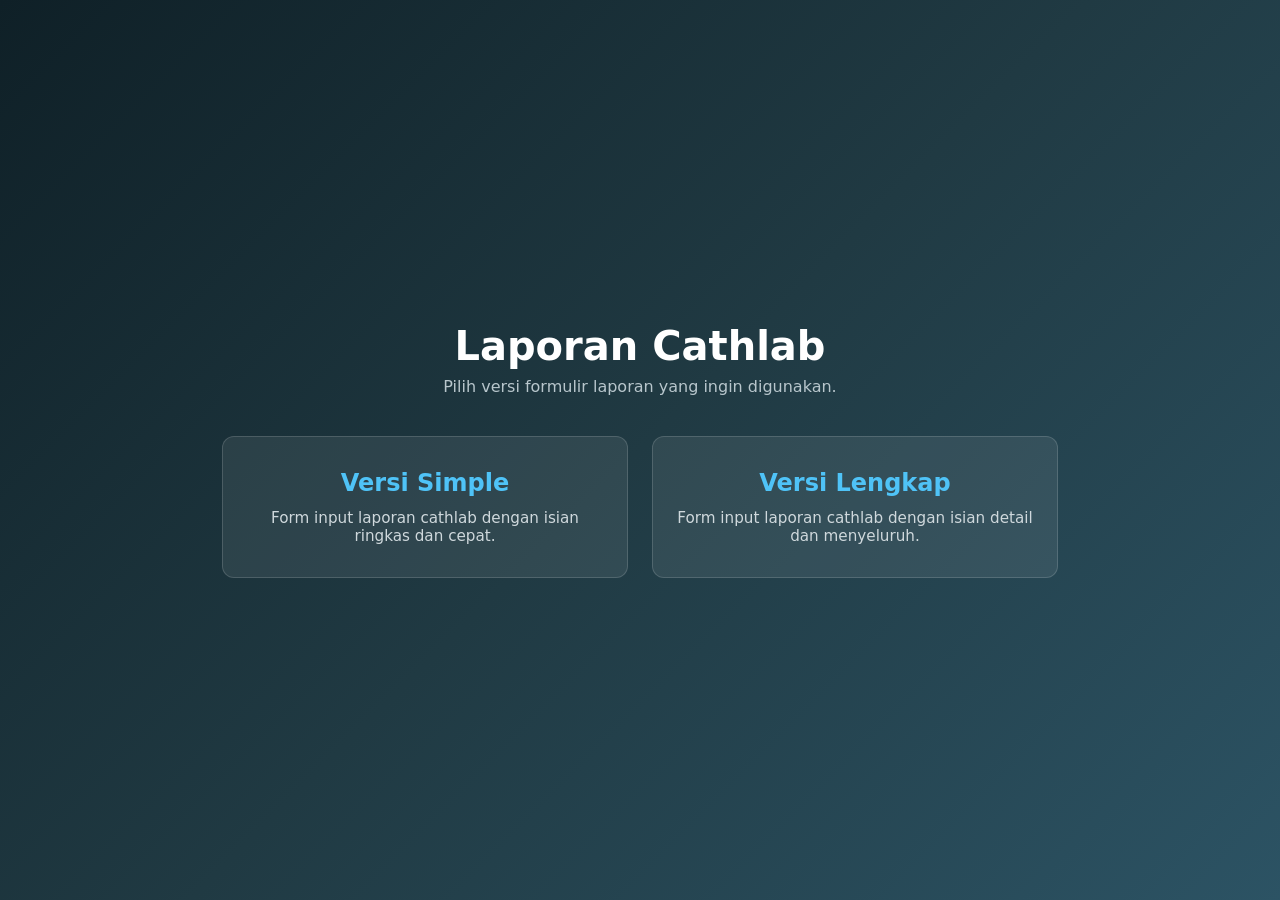
==== index.html @ daa939e5 "feat: add landing page" ====
<!DOCTYPE html>
<html lang="id">
<head>
  <meta charset="UTF-8" />
  <meta name="viewport" content="width=device-width, initial-scale=1.0" />
  <title>Laporan Cathlab</title>
  <link rel="stylesheet" href="style.css" />
</head>
<body>
  <main class="container">
    <header class="hero">
      <h1>Laporan Cathlab</h1>
      <p>Pilih versi formulir laporan yang ingin digunakan.</p>
    </header>

    <section class="cards">
      <a class="card" href="simple.html">
        <h2>Versi Simple</h2>
        <p>Form input laporan cathlab dengan isian ringkas dan cepat.</p>
      </a>

      <a class="card" href="lengkap.html">
        <h2>Versi Lengkap</h2>
        <p>Form input laporan cathlab dengan isian detail dan menyeluruh.</p>
      </a>
    </section>
  </main>

  <script src="script.js"></script>
</body>
</html>
---- style.css ----
* {
  margin: 0;
  padding: 0;
  box-sizing: border-box;
  font-family: 'Segoe UI', system-ui, sans-serif;
}

body {
  min-height: 100vh;
  background: linear-gradient(135deg, #0f2027, #203a43, #2c5364);
  color: #fff;
  display: flex;
  align-items: center;
  justify-content: center;
}

.container {
  text-align: center;
  padding: 2rem;
  max-width: 900px;
  width: 100%;
}

.hero h1 {
  font-size: 2.5rem;
  margin-bottom: 0.5rem;
}

.hero p {
  color: #b8c6cc;
  margin-bottom: 2.5rem;
}

.cards {
  display: grid;
  grid-template-columns: repeat(auto-fit, minmax(250px, 1fr));
  gap: 1.5rem;
}

.card {
  display: block;
  background: rgba(255, 255, 255, 0.08);
  border: 1px solid rgba(255, 255, 255, 0.15);
  border-radius: 12px;
  padding: 2rem 1.5rem;
  text-decoration: none;
  color: #fff;
  transition: transform 0.2s ease, background 0.2s ease;
}

.card:hover {
  transform: translateY(-6px);
  background: rgba(255, 255, 255, 0.15);
}

.card h2 {
  margin-bottom: 0.75rem;
  color: #4fc3f7;
}

.card p {
  color: #cfd8dc;
  font-size: 0.95rem;
}
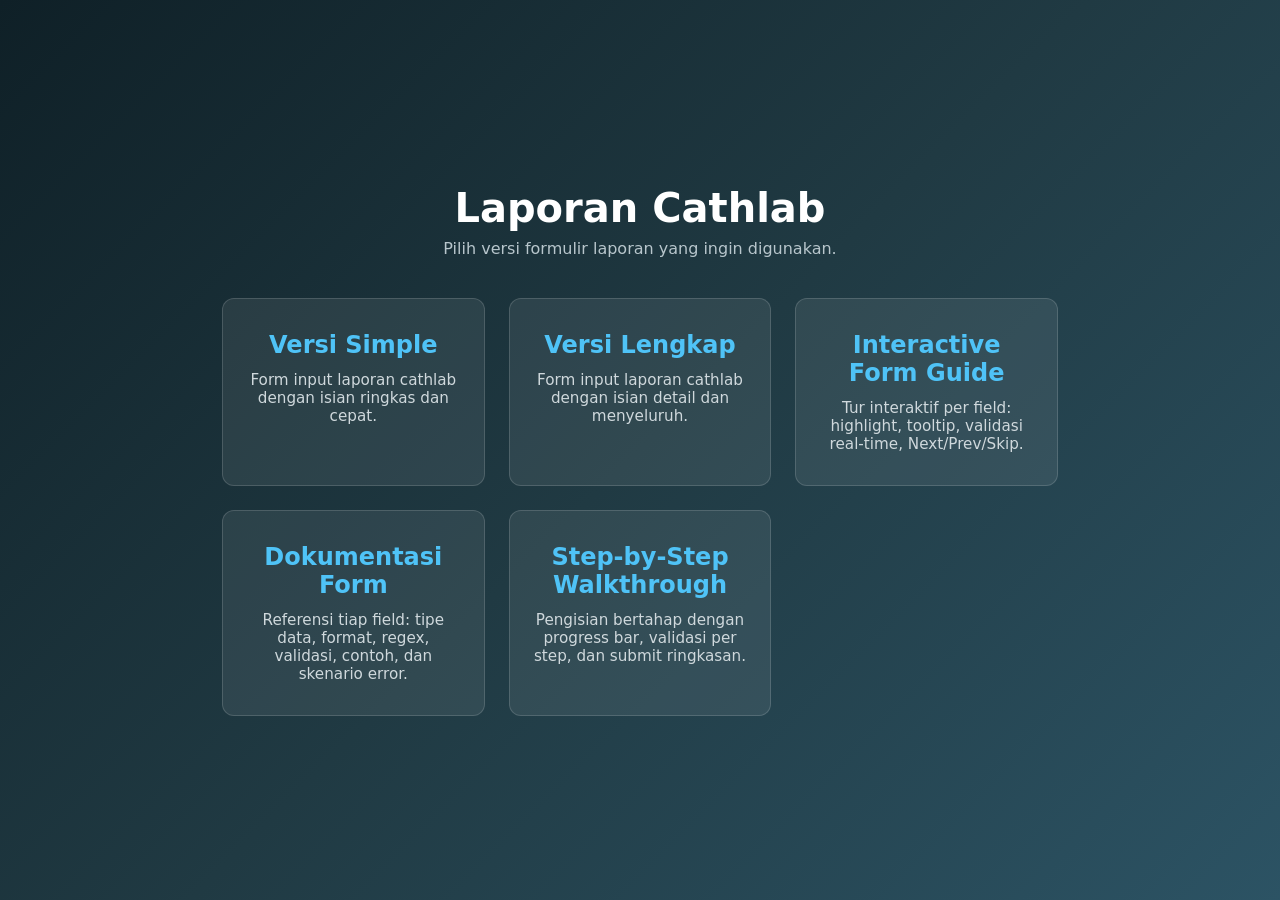
==== commit 3a21e148: "feat: add interactive guide (Driver.js), docs, walkthrough + GH Pages ready" ====
--- a/index.html
+++ b/index.html
@@ -14,14 +14,29 @@
     </header>
 
     <section class="cards">
-      <a class="card" href="simple.html">
+      <a class="card" href="form-input-simple.html">
         <h2>Versi Simple</h2>
         <p>Form input laporan cathlab dengan isian ringkas dan cepat.</p>
       </a>
 
-      <a class="card" href="lengkap.html">
+      <a class="card" href="form-input-lengkap.html">
         <h2>Versi Lengkap</h2>
         <p>Form input laporan cathlab dengan isian detail dan menyeluruh.</p>
+      </a>
+
+      <a class="card" href="form-guide.html">
+        <h2>Interactive Form Guide</h2>
+        <p>Tur interaktif per field: highlight, tooltip, validasi real-time, Next/Prev/Skip.</p>
+      </a>
+
+      <a class="card" href="form-docs.html">
+        <h2>Dokumentasi Form</h2>
+        <p>Referensi tiap field: tipe data, format, regex, validasi, contoh, dan skenario error.</p>
+      </a>
+
+      <a class="card" href="form-walkthrough.html">
+        <h2>Step-by-Step Walkthrough</h2>
+        <p>Pengisian bertahap dengan progress bar, validasi per step, dan submit ringkasan.</p>
       </a>
     </section>
   </main>
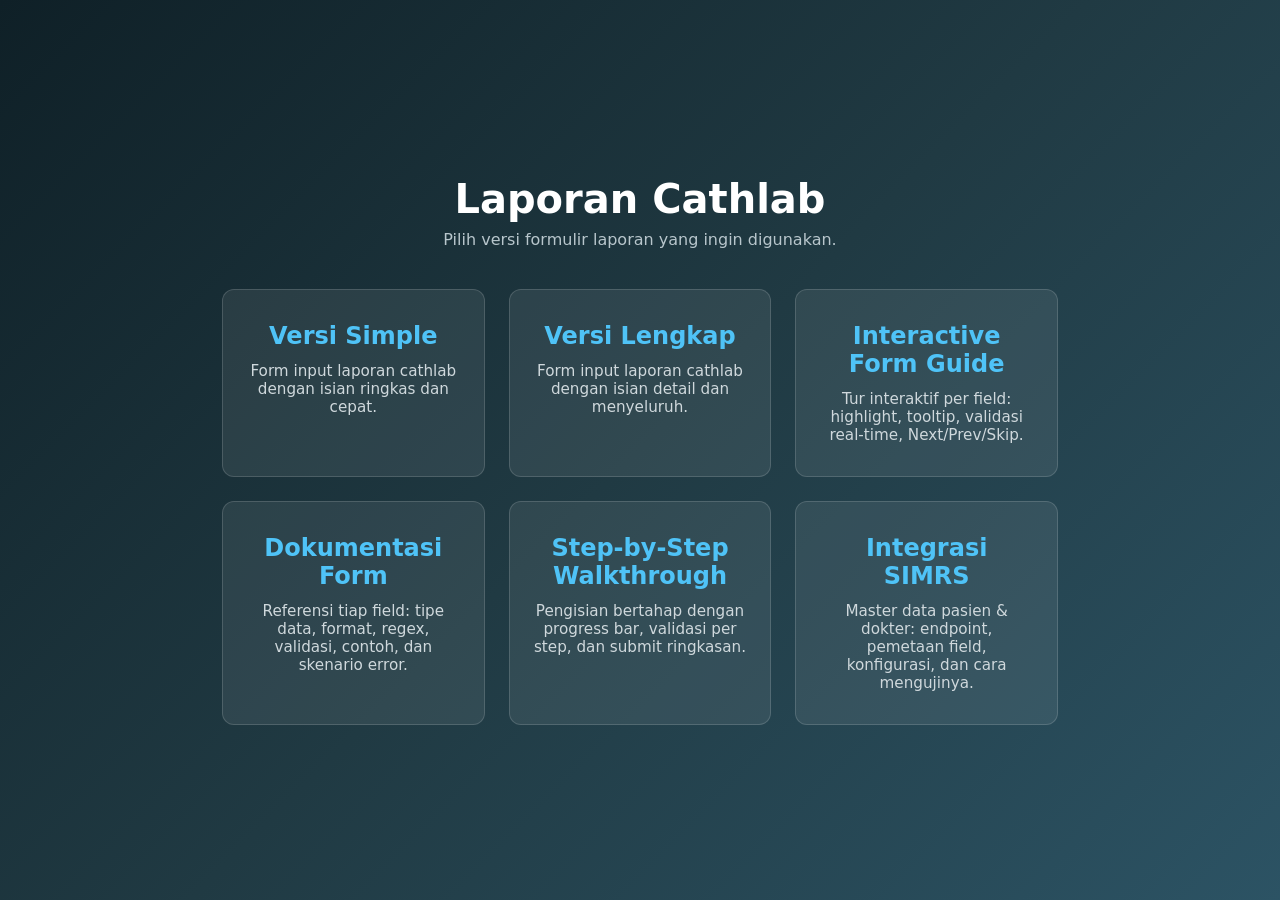
==== commit a8210556: "feat: barcode replaces signature, SIMRS master data integration, docs" ====
--- a/index.html
+++ b/index.html
@@ -38,6 +38,11 @@
         <h2>Step-by-Step Walkthrough</h2>
         <p>Pengisian bertahap dengan progress bar, validasi per step, dan submit ringkasan.</p>
       </a>
+
+      <a class="card" href="simrs-guide.html">
+        <h2>Integrasi SIMRS</h2>
+        <p>Master data pasien &amp; dokter: endpoint, pemetaan field, konfigurasi, dan cara mengujinya.</p>
+      </a>
     </section>
   </main>
 
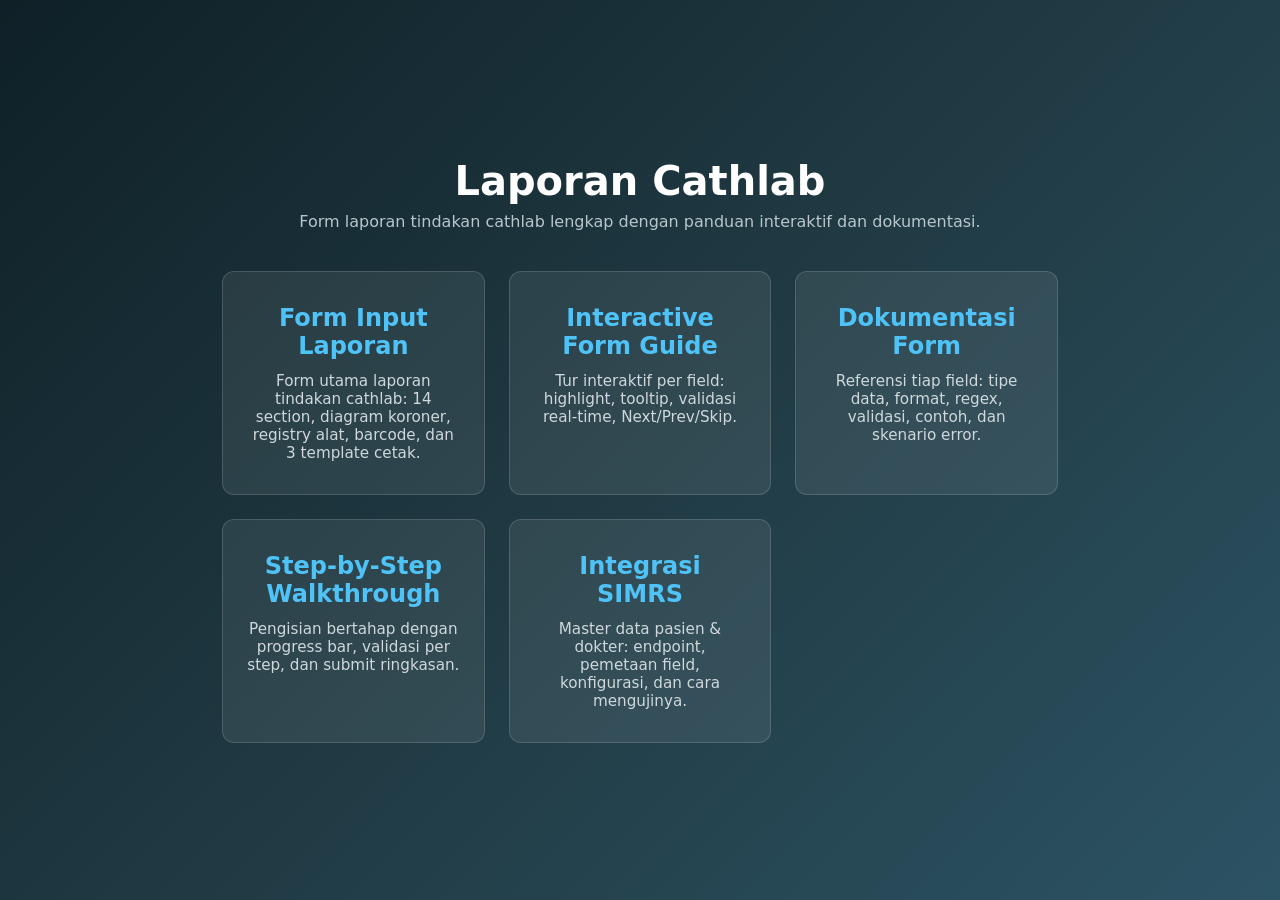
==== commit 5c671703: "refactor: remove simple form, simplify team fields, expand device registry, fix delete buttons, hide" ====
--- a/index.html
+++ b/index.html
@@ -10,18 +10,13 @@
   <main class="container">
     <header class="hero">
       <h1>Laporan Cathlab</h1>
-      <p>Pilih versi formulir laporan yang ingin digunakan.</p>
+      <p>Form laporan tindakan cathlab lengkap dengan panduan interaktif dan dokumentasi.</p>
     </header>
 
     <section class="cards">
-      <a class="card" href="form-input-simple.html">
-        <h2>Versi Simple</h2>
-        <p>Form input laporan cathlab dengan isian ringkas dan cepat.</p>
-      </a>
-
       <a class="card" href="form-input-lengkap.html">
-        <h2>Versi Lengkap</h2>
-        <p>Form input laporan cathlab dengan isian detail dan menyeluruh.</p>
+        <h2>Form Input Laporan</h2>
+        <p>Form utama laporan tindakan cathlab: 14 section, diagram koroner, registry alat, barcode, dan 3 template cetak.</p>
       </a>
 
       <a class="card" href="form-guide.html">
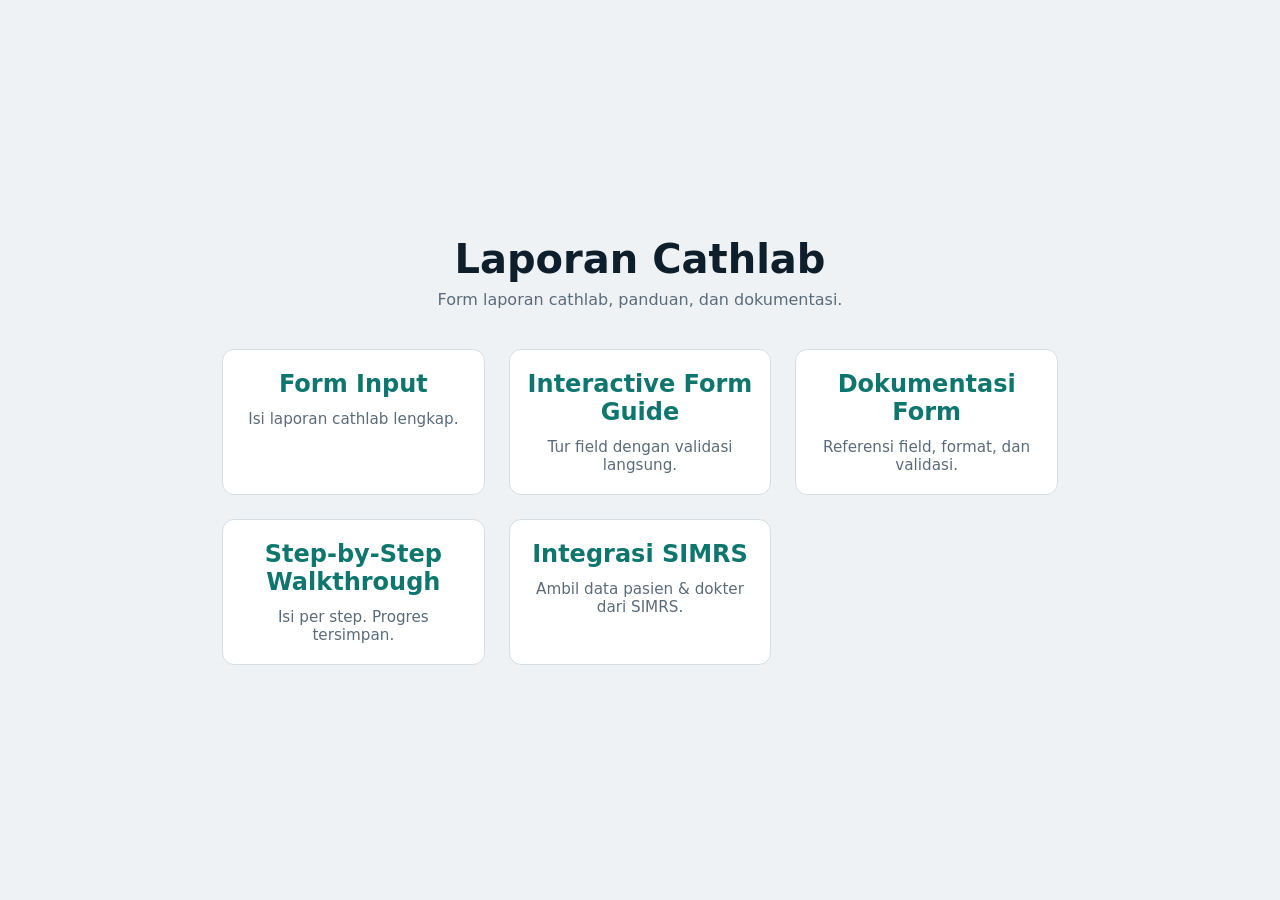
==== commit fd66cedd: "feat: mirror diagram koroner — SISTEM KANAN ke kiri, SISTEM KIRI ke kanan - SEG di-mirror horizontal" ====
--- a/index.html
+++ b/index.html
@@ -10,33 +10,33 @@
   <main class="container">
     <header class="hero">
       <h1>Laporan Cathlab</h1>
-      <p>Form laporan tindakan cathlab lengkap dengan panduan interaktif dan dokumentasi.</p>
+      <p>Form laporan cathlab, panduan, dan dokumentasi.</p>
     </header>
 
     <section class="cards">
       <a class="card" href="form-input-lengkap.html">
-        <h2>Form Input Laporan</h2>
-        <p>Form utama laporan tindakan cathlab: 14 section, diagram koroner, registry alat, barcode, dan 3 template cetak.</p>
+        <h2>Form Input</h2>
+        <p>Isi laporan cathlab lengkap.</p>
       </a>
 
       <a class="card" href="form-guide.html">
         <h2>Interactive Form Guide</h2>
-        <p>Tur interaktif per field: highlight, tooltip, validasi real-time, Next/Prev/Skip.</p>
+        <p>Tur field dengan validasi langsung.</p>
       </a>
 
       <a class="card" href="form-docs.html">
         <h2>Dokumentasi Form</h2>
-        <p>Referensi tiap field: tipe data, format, regex, validasi, contoh, dan skenario error.</p>
+        <p>Referensi field, format, dan validasi.</p>
       </a>
 
       <a class="card" href="form-walkthrough.html">
         <h2>Step-by-Step Walkthrough</h2>
-        <p>Pengisian bertahap dengan progress bar, validasi per step, dan submit ringkasan.</p>
+        <p>Isi per step. Progres tersimpan.</p>
       </a>
 
       <a class="card" href="simrs-guide.html">
         <h2>Integrasi SIMRS</h2>
-        <p>Master data pasien &amp; dokter: endpoint, pemetaan field, konfigurasi, dan cara mengujinya.</p>
+        <p>Ambil data pasien &amp; dokter dari SIMRS.</p>
       </a>
     </section>
   </main>
--- a/style.css
+++ b/style.css
@@ -2,13 +2,22 @@
   margin: 0;
   padding: 0;
   box-sizing: border-box;
-  font-family: 'Segoe UI', system-ui, sans-serif;
+  font-family: "Segoe UI", system-ui, sans-serif;
+}
+
+:root {
+  --bg: #eef2f4;
+  --ink: #0f1e2b;
+  --mu: #5b6b7a;
+  --card: #fff;
+  --ln: #d6dde3;
+  --ac: #0f766e;
 }
 
 body {
   min-height: 100vh;
-  background: linear-gradient(135deg, #0f2027, #203a43, #2c5364);
-  color: #fff;
+  background: var(--bg, #eef2f4);
+  color: var(--ink, #0f1e2b);
   display: flex;
   align-items: center;
   justify-content: center;
@@ -24,10 +33,11 @@
 .hero h1 {
   font-size: 2.5rem;
   margin-bottom: 0.5rem;
+  color: var(--ink);
 }
 
 .hero p {
-  color: #b8c6cc;
+  color: var(--mu);
   margin-bottom: 2.5rem;
 }
 
@@ -39,26 +49,27 @@
 
 .card {
   display: block;
-  background: rgba(255, 255, 255, 0.08);
-  border: 1px solid rgba(255, 255, 255, 0.15);
+  background: var(--card);
+  border: 1px solid var(--ln);
   border-radius: 12px;
-  padding: 2rem 1.5rem;
+  padding: 1.25rem 1rem;
   text-decoration: none;
-  color: #fff;
-  transition: transform 0.2s ease, background 0.2s ease;
+  color: var(--ink);
+  transition: transform 0.2s ease, background 0.2s ease, box-shadow 0.2s ease;
 }
 
 .card:hover {
-  transform: translateY(-6px);
-  background: rgba(255, 255, 255, 0.15);
+  transform: translateY(-4px);
+  background: #f8fafb;
+  box-shadow: 0 10px 20px rgba(0,0,0,0.04);
 }
 
-.card h2 {
+.hero h2, .card h2 {
   margin-bottom: 0.75rem;
-  color: #4fc3f7;
+  color: var(--ac);
 }
 
 .card p {
-  color: #cfd8dc;
+  color: var(--mu);
   font-size: 0.95rem;
 }
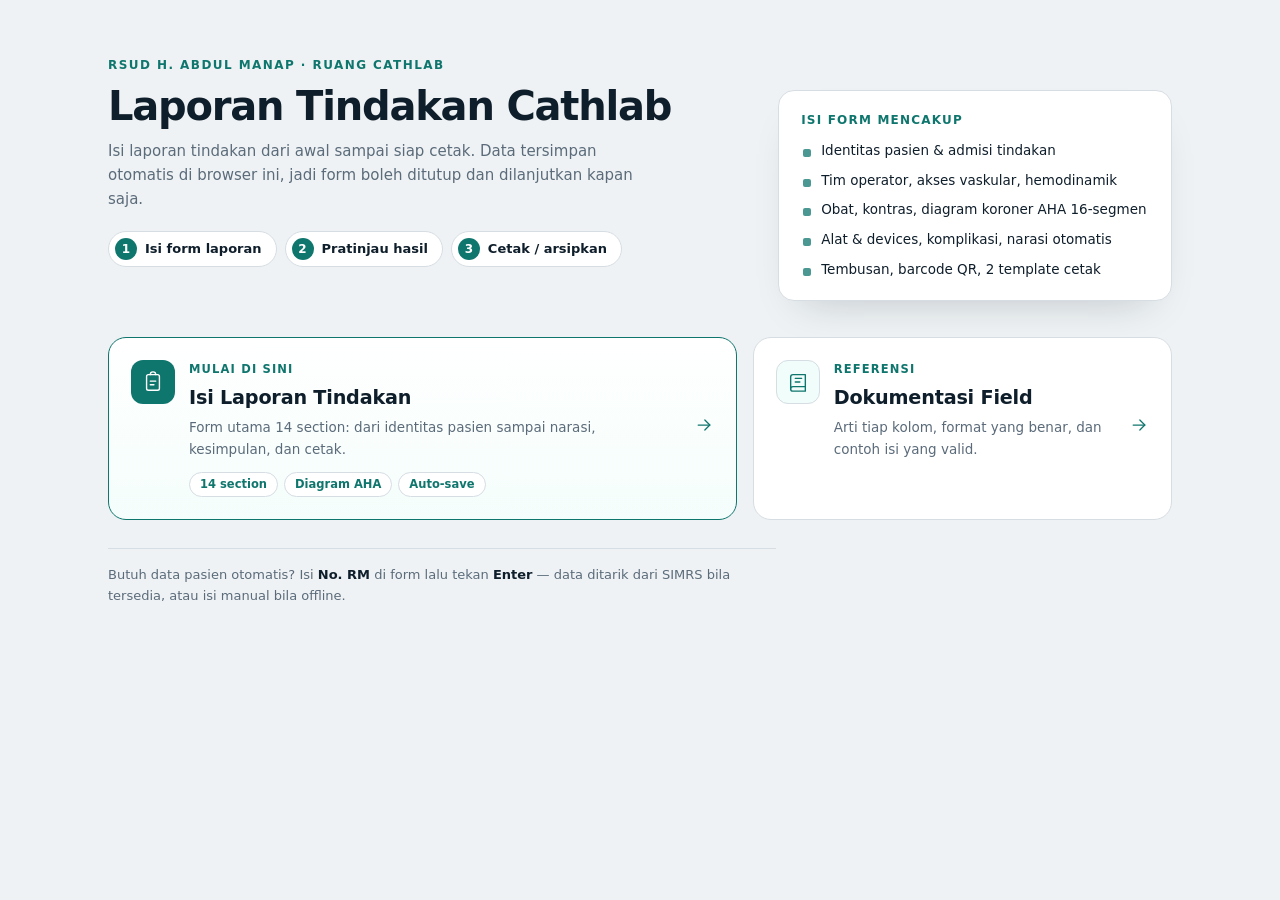
==== commit e934ec43: "feat: sederhanakan halaman depan, rapikan form, betulkan blok TTD - index.html hanya dua tujuan (Isi" ====
--- a/index.html
+++ b/index.html
@@ -3,42 +3,70 @@
 <head>
   <meta charset="UTF-8" />
   <meta name="viewport" content="width=device-width, initial-scale=1.0" />
-  <title>Laporan Cathlab</title>
+  <meta name="description" content="Pintu masuk laporan tindakan cathlab RSUD H. Abdul Manap: isi form laporan atau baca dokumentasi field." />
+  <title>Laporan Cathlab — RSUD H. Abdul Manap</title>
   <link rel="stylesheet" href="style.css" />
 </head>
 <body>
   <main class="container">
-    <header class="hero">
-      <h1>Laporan Cathlab</h1>
-      <p>Form laporan cathlab, panduan, dan dokumentasi.</p>
-    </header>
+    <div class="layout">
+      <header class="hero">
+        <p class="eyebrow">RSUD H. Abdul Manap &middot; Ruang Cathlab</p>
+        <h1>Laporan Tindakan Cathlab</h1>
+        <p class="lede">Isi laporan tindakan dari awal sampai siap cetak. Data tersimpan otomatis di browser ini, jadi form boleh ditutup dan dilanjutkan kapan saja.</p>
+        <ol class="flow">
+          <li><span class="step">1</span>Isi form laporan</li>
+          <li><span class="step">2</span>Pratinjau hasil</li>
+          <li><span class="step">3</span>Cetak / arsipkan</li>
+        </ol>
+      </header>
 
-    <section class="cards">
-      <a class="card" href="form-input-lengkap.html">
-        <h2>Form Input</h2>
-        <p>Isi laporan cathlab lengkap.</p>
-      </a>
+      <aside class="side" aria-label="Ringkasan isi form">
+        <h2>Isi form mencakup</h2>
+        <ul>
+          <li>Identitas pasien &amp; admisi tindakan</li>
+          <li>Tim operator, akses vaskular, hemodinamik</li>
+          <li>Obat, kontras, diagram koroner AHA 16-segmen</li>
+          <li>Alat &amp; devices, komplikasi, narasi otomatis</li>
+          <li>Tembusan, barcode QR, 2 template cetak</li>
+        </ul>
+      </aside>
+    </div>
 
-      <a class="card" href="form-guide.html">
-        <h2>Interactive Form Guide</h2>
-        <p>Tur field dengan validasi langsung.</p>
+    <section class="dest" aria-label="Pilih tujuan">
+      <a class="card primary" href="form-input-lengkap.html">
+        <span class="icon" aria-hidden="true">
+          <svg width="22" height="22" viewBox="0 0 24 24" fill="none" stroke="currentColor" stroke-width="1.5" stroke-linecap="round" stroke-linejoin="round"><rect x="5" y="4" width="14" height="17" rx="2"/><path d="M9 4a3 3 0 0 1 6 0"/><path d="M9 11h6M9 15h4"/></svg>
+        </span>
+        <span class="body">
+          <span class="kicker">Mulai di sini</span>
+          <span class="title">Isi Laporan Tindakan</span>
+          <span class="desc">Form utama 14 section: dari identitas pasien sampai narasi, kesimpulan, dan cetak.</span>
+          <span class="meta"><span>14 section</span><span>Diagram AHA</span><span>Auto-save</span></span>
+        </span>
+        <span class="arrow" aria-hidden="true">
+          <svg width="20" height="20" viewBox="0 0 24 24" fill="none" stroke="currentColor" stroke-width="1.5" stroke-linecap="round" stroke-linejoin="round"><path d="M5 12h14"/><path d="m13 6 6 6-6 6"/></svg>
+        </span>
       </a>
 
       <a class="card" href="form-docs.html">
-        <h2>Dokumentasi Form</h2>
-        <p>Referensi field, format, dan validasi.</p>
-      </a>
-
-      <a class="card" href="form-walkthrough.html">
-        <h2>Step-by-Step Walkthrough</h2>
-        <p>Isi per step. Progres tersimpan.</p>
-      </a>
-
-      <a class="card" href="simrs-guide.html">
-        <h2>Integrasi SIMRS</h2>
-        <p>Ambil data pasien &amp; dokter dari SIMRS.</p>
+        <span class="icon" aria-hidden="true">
+          <svg width="22" height="22" viewBox="0 0 24 24" fill="none" stroke="currentColor" stroke-width="1.5" stroke-linecap="round" stroke-linejoin="round"><path d="M4 19.5A2.5 2.5 0 0 1 6.5 17H20V4H6.5A2.5 2.5 0 0 0 4 6.5v13Z"/><path d="M4 19.5A2.5 2.5 0 0 0 6.5 22H20v-5"/><path d="M9 8h7M9 12h5"/></svg>
+        </span>
+        <span class="body">
+          <span class="kicker">Referensi</span>
+          <span class="title">Dokumentasi Field</span>
+          <span class="desc">Arti tiap kolom, format yang benar, dan contoh isi yang valid.</span>
+        </span>
+        <span class="arrow" aria-hidden="true">
+          <svg width="20" height="20" viewBox="0 0 24 24" fill="none" stroke="currentColor" stroke-width="1.5" stroke-linecap="round" stroke-linejoin="round"><path d="M5 12h14"/><path d="m13 6 6 6-6 6"/></svg>
+        </span>
       </a>
     </section>
+
+    <footer class="foot">
+      <p>Butuh data pasien otomatis? Isi <strong>No. RM</strong> di form lalu tekan <strong>Enter</strong> — data ditarik dari SIMRS bila tersedia, atau isi manual bila offline.</p>
+    </footer>
   </main>
 
   <script src="script.js"></script>
--- a/style.css
+++ b/style.css
@@ -2,7 +2,6 @@
   margin: 0;
   padding: 0;
   box-sizing: border-box;
-  font-family: "Segoe UI", system-ui, sans-serif;
 }
 
 :root {
@@ -10,66 +9,319 @@
   --ink: #0f1e2b;
   --mu: #5b6b7a;
   --card: #fff;
+  --card2: #f8fafb;
   --ln: #d6dde3;
   --ac: #0f766e;
+  --ac-soft: #f0fdfa;
+  --ease: cubic-bezier(0.16, 1, 0.3, 1);
+}
+
+html {
+  -webkit-text-size-adjust: 100%;
 }
 
 body {
-  min-height: 100vh;
-  background: var(--bg, #eef2f4);
-  color: var(--ink, #0f1e2b);
+  min-height: 100dvh;
+  background: var(--bg);
+  color: var(--ink);
+  font-family: "Satoshi", "Cabinet Grotesk", "Geist", "Segoe UI", system-ui, -apple-system, sans-serif;
+  font-size: 15px;
+  line-height: 1.6;
   display: flex;
+  justify-content: center;
+  padding: 0 16px;
+}
+
+.container {
+  width: 100%;
+  max-width: 1080px;
+  padding: 56px 8px 40px;
+}
+
+/* Asymmetric intro: content left, summary offset right */
+.layout {
+  display: grid;
+  grid-template-columns: 1.6fr 1fr;
+  gap: 40px;
+  align-items: start;
+  margin-bottom: 36px;
+}
+
+.eyebrow {
+  font-size: 12px;
+  font-weight: 700;
+  letter-spacing: 0.12em;
+  text-transform: uppercase;
+  color: var(--ac);
+  margin-bottom: 10px;
+}
+
+.hero h1 {
+  font-size: 2.5rem;
+  line-height: 1.05;
+  letter-spacing: -0.03em;
+  margin-bottom: 12px;
+  text-wrap: balance;
+}
+
+.lede {
+  color: var(--mu);
+  max-width: 56ch;
+  margin-bottom: 20px;
+}
+
+.flow {
+  list-style: none;
+  display: flex;
+  gap: 8px;
+  flex-wrap: wrap;
+}
+
+.flow li {
+  display: inline-flex;
+  align-items: center;
+  gap: 8px;
+  font-size: 13px;
+  font-weight: 600;
+  background: var(--card);
+  border: 1px solid var(--ln);
+  border-radius: 999px;
+  padding: 6px 14px 6px 6px;
+}
+
+.step {
+  display: inline-flex;
   align-items: center;
   justify-content: center;
-}
-
-.container {
-  text-align: center;
-  padding: 2rem;
-  max-width: 900px;
-  width: 100%;
-}
-
-.hero h1 {
-  font-size: 2.5rem;
-  margin-bottom: 0.5rem;
+  width: 22px;
+  height: 22px;
+  border-radius: 50%;
+  background: var(--ac);
+  color: #fff;
+  font-size: 12px;
+  font-weight: 700;
+}
+
+.side {
+  background: var(--card);
+  border: 1px solid var(--ln);
+  border-radius: 16px;
+  padding: 20px 22px;
+  margin-top: 34px;
+  box-shadow: 0 20px 40px -24px rgba(15, 30, 43, 0.25);
+}
+
+.side h2 {
+  font-size: 12px;
+  font-weight: 700;
+  letter-spacing: 0.1em;
+  text-transform: uppercase;
+  color: var(--ac);
+  margin-bottom: 10px;
+}
+
+.side ul {
+  list-style: none;
+  display: grid;
+  gap: 8px;
+}
+
+.side li {
+  position: relative;
+  padding-left: 20px;
+  font-size: 13.5px;
   color: var(--ink);
 }
 
-.hero p {
-  color: var(--mu);
-  margin-bottom: 2.5rem;
-}
-
-.cards {
+.side li::before {
+  content: "";
+  position: absolute;
+  left: 2px;
+  top: 9px;
+  width: 8px;
+  height: 8px;
+  border-radius: 2px;
+  background: var(--ac);
+  opacity: 0.75;
+}
+
+/* Destinations: primary takes more room than reference */
+.dest {
   display: grid;
-  grid-template-columns: repeat(auto-fit, minmax(250px, 1fr));
-  gap: 1.5rem;
+  grid-template-columns: 1.5fr 1fr;
+  gap: 16px;
 }
 
 .card {
-  display: block;
+  display: flex;
+  align-items: flex-start;
+  gap: 14px;
   background: var(--card);
   border: 1px solid var(--ln);
-  border-radius: 12px;
-  padding: 1.25rem 1rem;
+  border-radius: 18px;
+  padding: 22px;
   text-decoration: none;
   color: var(--ink);
-  transition: transform 0.2s ease, background 0.2s ease, box-shadow 0.2s ease;
+  transition: transform 0.3s var(--ease), box-shadow 0.3s var(--ease), border-color 0.3s var(--ease);
 }
 
 .card:hover {
-  transform: translateY(-4px);
-  background: #f8fafb;
-  box-shadow: 0 10px 20px rgba(0,0,0,0.04);
-}
-
-.hero h2, .card h2 {
-  margin-bottom: 0.75rem;
-  color: var(--ac);
-}
-
-.card p {
+  transform: translateY(-3px);
+  border-color: var(--ac);
+  box-shadow: 0 20px 40px -24px rgba(15, 118, 110, 0.45);
+}
+
+.card:active {
+  transform: scale(0.98);
+}
+
+.card.primary {
+  background: linear-gradient(180deg, #fff 0%, var(--ac-soft) 140%);
+  border-color: var(--ac);
+}
+
+.icon {
+  flex: none;
+  display: inline-flex;
+  align-items: center;
+  justify-content: center;
+  width: 44px;
+  height: 44px;
+  border-radius: 12px;
+  background: var(--ac);
+  color: #fff;
+}
+
+.card:not(.primary) .icon {
+  background: var(--ac-soft);
+  color: var(--ac);
+  border: 1px solid var(--ln);
+}
+
+.body {
+  display: grid;
+  gap: 4px;
+  min-width: 0;
+}
+
+.kicker {
+  font-size: 11.5px;
+  font-weight: 700;
+  letter-spacing: 0.1em;
+  text-transform: uppercase;
+  color: var(--ac);
+}
+
+.title {
+  font-size: 1.2rem;
+  font-weight: 700;
+  letter-spacing: -0.01em;
+}
+
+.desc {
+  font-size: 13.5px;
   color: var(--mu);
-  font-size: 0.95rem;
-}
+}
+
+.meta {
+  display: flex;
+  gap: 6px;
+  flex-wrap: wrap;
+  margin-top: 8px;
+}
+
+.meta span {
+  font-size: 11.5px;
+  font-weight: 600;
+  color: var(--ac);
+  background: #fff;
+  border: 1px solid var(--ln);
+  border-radius: 999px;
+  padding: 2px 10px;
+}
+
+.arrow {
+  margin-left: auto;
+  align-self: center;
+  color: var(--ac);
+  transition: transform 0.3s var(--ease);
+}
+
+.card:hover .arrow {
+  transform: translateX(4px);
+}
+
+.foot {
+  margin-top: 28px;
+  border-top: 1px solid var(--ln);
+  padding-top: 16px;
+  max-width: 70ch;
+}
+
+.foot p {
+  font-size: 13px;
+  color: var(--mu);
+}
+
+.foot strong {
+  color: var(--ink);
+}
+
+/* Entrance cascade: transform + opacity only */
+.layout,
+.dest .card,
+.foot {
+  animation: rise 0.6s var(--ease) both;
+}
+
+.dest .card:nth-child(2) {
+  animation-delay: 0.1s;
+}
+
+.foot {
+  animation-delay: 0.18s;
+}
+
+@keyframes rise {
+  from {
+    opacity: 0;
+    transform: translateY(14px);
+  }
+  to {
+    opacity: 1;
+    transform: none;
+  }
+}
+
+@media (prefers-reduced-motion: reduce) {
+  .layout,
+  .dest .card,
+  .foot {
+    animation: none;
+  }
+
+  .card,
+  .arrow {
+    transition: none;
+  }
+}
+
+/* Aggressive single-column collapse below 768px */
+@media (max-width: 768px) {
+  .container {
+    padding: 32px 4px;
+  }
+
+  .layout,
+  .dest {
+    grid-template-columns: 1fr;
+  }
+
+  .side {
+    margin-top: 0;
+  }
+
+  .hero h1 {
+    font-size: 2rem;
+  }
+}
